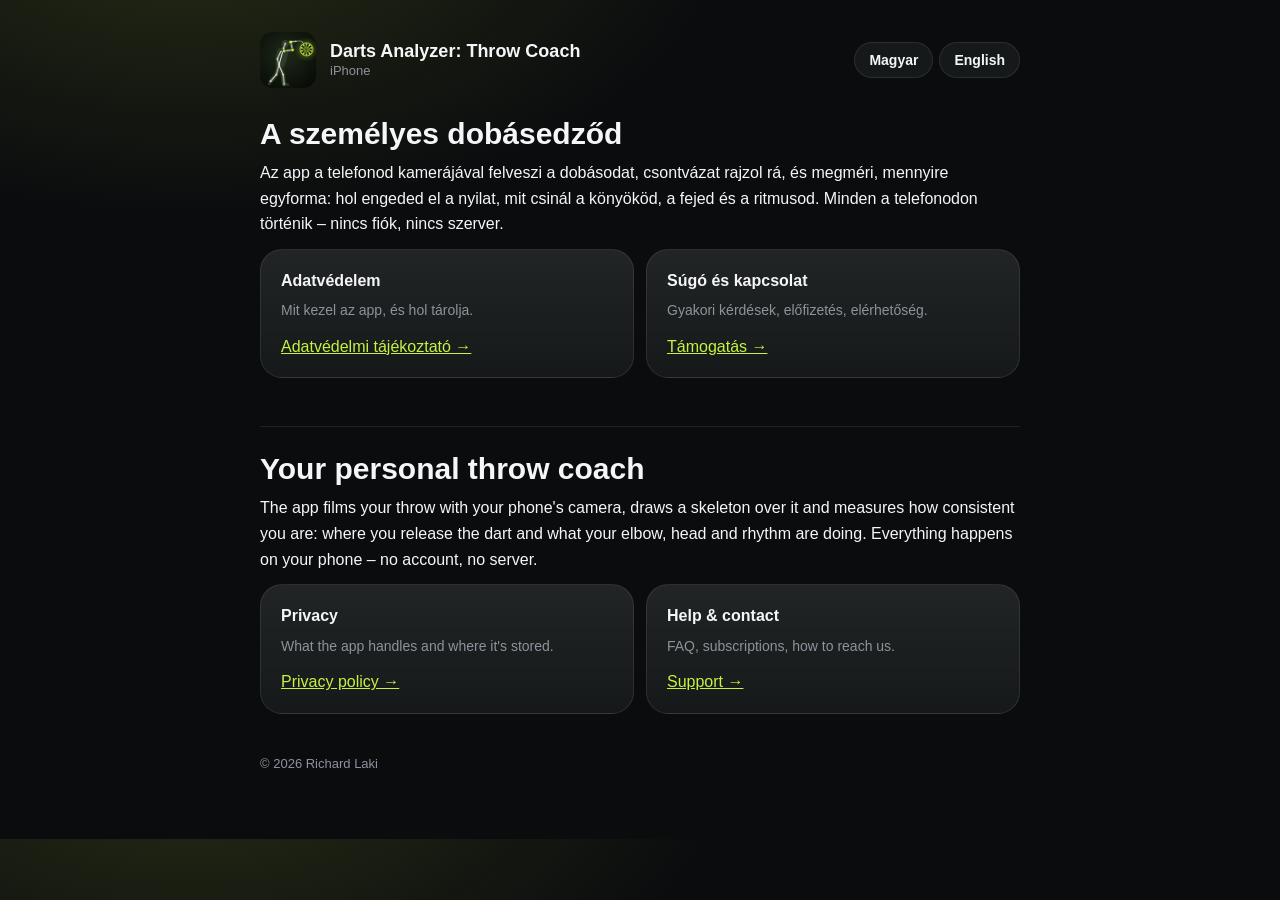
==== index.html @ eef60402 "Add files via upload" ====
<!doctype html>
<html lang="hu">
<head>
<meta charset="utf-8">
<meta name="viewport" content="width=device-width, initial-scale=1, viewport-fit=cover">
<title>Darts Analyzer: Throw Coach</title>
<meta name="description" content="Darts dobáselemző iPhone-ra – a telefon kamerájával méri, mennyire egyforma a dobásod. / Darts throw analysis for iPhone.">
<link rel="icon" href="favicon.png">
<link rel="apple-touch-icon" href="apple-touch-icon.png">
<link rel="stylesheet" href="style.css">
</head>
<body>
<div class="wrap">
  <header class="top">
    <img src="icon.png" alt="">
    <div class="name">Darts Analyzer: Throw Coach<small>iPhone</small></div>
    <nav class="lang"><a href="#hu">Magyar</a><a href="#en">English</a></nav>
  </header>

  <section id="hu">
    <h1>A személyes dobásedződ</h1>
    <p>Az app a telefonod kamerájával felveszi a dobásodat, csontvázat rajzol rá, és megméri, mennyire egyforma: hol engeded el a nyilat, mit csinál a könyököd, a fejed és a ritmusod. Minden a telefonodon történik – nincs fiók, nincs szerver.</p>
    <div class="grid">
      <div class="card"><h3>Adatvédelem</h3><p class="muted">Mit kezel az app, és hol tárolja.</p><a href="privacy.html#hu">Adatvédelmi tájékoztató →</a></div>
      <div class="card"><h3>Súgó és kapcsolat</h3><p class="muted">Gyakori kérdések, előfizetés, elérhetőség.</p><a href="support.html#hu">Támogatás →</a></div>
    </div>
  </section>

  <hr>

  <section id="en" lang="en">
    <h1>Your personal throw coach</h1>
    <p>The app films your throw with your phone's camera, draws a skeleton over it and measures how consistent you are: where you release the dart and what your elbow, head and rhythm are doing. Everything happens on your phone – no account, no server.</p>
    <div class="grid">
      <div class="card"><h3>Privacy</h3><p class="muted">What the app handles and where it's stored.</p><a href="privacy.html#en">Privacy policy →</a></div>
      <div class="card"><h3>Help &amp; contact</h3><p class="muted">FAQ, subscriptions, how to reach us.</p><a href="support.html#en">Support →</a></div>
    </div>
  </section>

  <footer>© 2026 Richard Laki</footer>
</div>
</body>
</html>
---- style.css ----
:root {
  --bg: #0B0C0E;
  --card: #161919;
  --stroke: rgba(255,255,255,0.09);
  --text: #F4F6F8;
  --muted: #8C939D;
  --accent: #C6F242;
  --ink: #0B0C0E;
  color-scheme: dark;
}
* { box-sizing: border-box; }
html { -webkit-text-size-adjust: 100%; }
body {
  margin: 0;
  background:
    radial-gradient(900px 500px at 15% -10%, rgba(198,242,66,0.14), transparent 60%),
    var(--bg);
  color: var(--text);
  font: 16px/1.6 -apple-system, BlinkMacSystemFont, "SF Pro Text", "Segoe UI", Roboto, Helvetica, Arial, sans-serif;
  padding: 0 16px;
}
.wrap { max-width: 760px; margin: 0 auto; padding: 32px 0 64px; }
a { color: var(--accent); }
header.top { display: flex; align-items: center; gap: 14px; margin-bottom: 28px; }
header.top img { width: 56px; height: 56px; border-radius: 13px; }
header.top .name { font-weight: 700; font-size: 18px; line-height: 1.2; }
header.top .name small { display: block; color: var(--muted); font-weight: 500; font-size: 13px; }
nav.lang { margin-left: auto; display: flex; gap: 6px; flex-wrap: wrap; }
nav.lang a, .pill {
  display: inline-block; padding: 6px 14px; border-radius: 999px;
  border: 1px solid var(--stroke); background: var(--card);
  color: var(--text); text-decoration: none; font-size: 14px; font-weight: 600;
}
h1 { font-size: 30px; line-height: 1.2; margin: 0 0 8px; text-wrap: balance; }
h2 { font-size: 20px; margin: 34px 0 10px; }
h3 { font-size: 16px; margin: 0 0 6px; }
p { margin: 0 0 12px; }
.muted { color: var(--muted); font-size: 14px; }
.card {
  background: linear-gradient(rgba(255,255,255,0.05), rgba(255,255,255,0)) , var(--card);
  border: 1px solid var(--stroke); border-radius: 22px;
  padding: 18px 20px; margin: 12px 0;
}
.grid { display: grid; grid-template-columns: repeat(auto-fit, minmax(220px, 1fr)); gap: 12px; }
.grid .card { margin: 0; }
.btn {
  display: inline-block; padding: 13px 22px; border-radius: 999px;
  background: var(--accent); color: var(--ink); font-weight: 700; text-decoration: none;
}
.email { font-weight: 700; color: var(--accent); user-select: all; word-break: break-all; }
hr { border: 0; border-top: 1px solid var(--stroke); margin: 48px 0 24px; }
ul { padding-left: 20px; margin: 0 0 12px; }
li { margin: 4px 0; }
details { border-top: 1px solid var(--stroke); padding: 12px 0; }
details:first-of-type { border-top: 0; }
summary { cursor: pointer; font-weight: 600; }
details p, details ul { margin-top: 8px; }
footer { color: var(--muted); font-size: 13px; margin-top: 40px; }
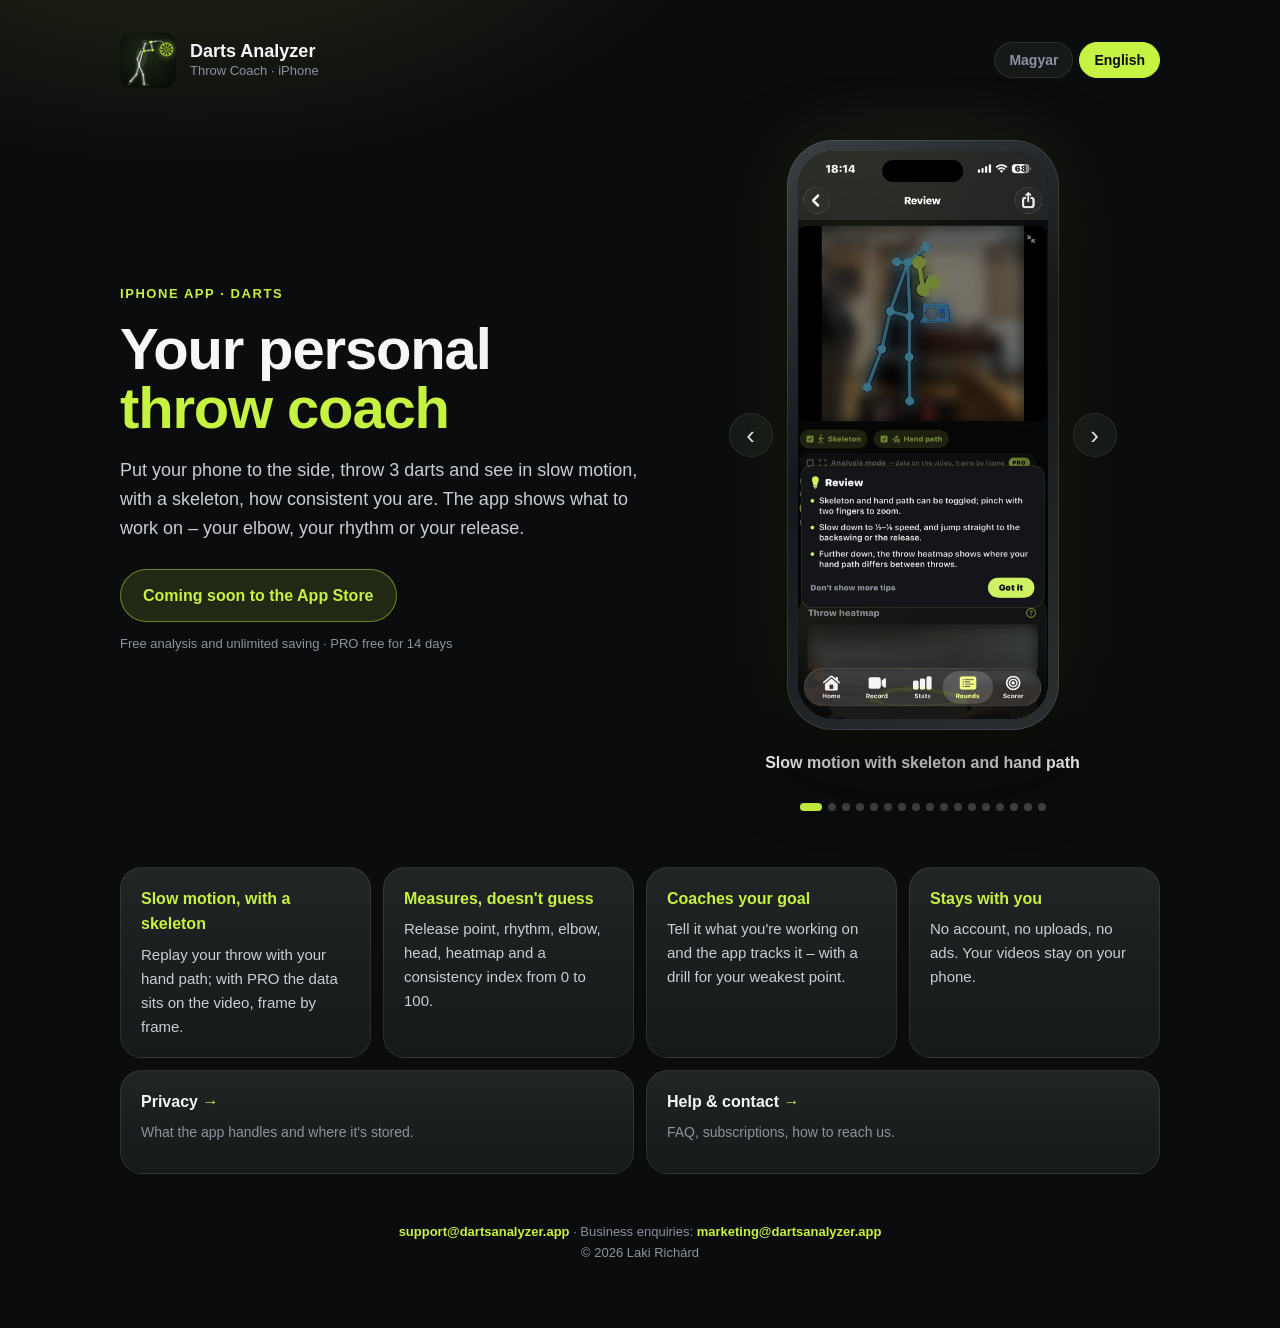
==== commit f965a818: "Add files via upload" ====
--- a/index.html
+++ b/index.html
@@ -4,40 +4,182 @@
 <meta charset="utf-8">
 <meta name="viewport" content="width=device-width, initial-scale=1, viewport-fit=cover">
 <title>Darts Analyzer: Throw Coach</title>
-<meta name="description" content="Darts dobáselemző iPhone-ra – a telefon kamerájával méri, mennyire egyforma a dobásod. / Darts throw analysis for iPhone.">
+<meta name="description" content="Darts dobáselemző iPhone-ra: csontvázas visszanézés, konzisztencia-index, edzésterv. / Darts throw analysis for iPhone.">
+<meta property="og:title" content="Darts Analyzer: Throw Coach">
+<meta property="og:description" content="Your personal darts throw coach for iPhone.">
+<meta property="og:image" content="https://dartsanalyzer.app/img/01.jpg">
 <link rel="icon" href="favicon.png">
 <link rel="apple-touch-icon" href="apple-touch-icon.png">
 <link rel="stylesheet" href="style.css">
 </head>
-<body>
-<div class="wrap">
+<body class="home">
+<div class="wrap wide">
   <header class="top">
     <img src="icon.png" alt="">
-    <div class="name">Darts Analyzer: Throw Coach<small>iPhone</small></div>
-    <nav class="lang"><a href="#hu">Magyar</a><a href="#en">English</a></nav>
+    <div class="name">Darts Analyzer<small>Throw Coach · iPhone</small></div>
+    <nav class="lang">
+      <button type="button" data-set-lang="hu">Magyar</button>
+      <button type="button" data-set-lang="en">English</button>
+    </nav>
   </header>
 
-  <section id="hu">
-    <h1>A személyes dobásedződ</h1>
-    <p>Az app a telefonod kamerájával felveszi a dobásodat, csontvázat rajzol rá, és megméri, mennyire egyforma: hol engeded el a nyilat, mit csinál a könyököd, a fejed és a ritmusod. Minden a telefonodon történik – nincs fiók, nincs szerver.</p>
-    <div class="grid">
-      <div class="card"><h3>Adatvédelem</h3><p class="muted">Mit kezel az app, és hol tárolja.</p><a href="privacy.html#hu">Adatvédelmi tájékoztató →</a></div>
-      <div class="card"><h3>Súgó és kapcsolat</h3><p class="muted">Gyakori kérdések, előfizetés, elérhetőség.</p><a href="support.html#hu">Támogatás →</a></div>
+  <section class="hero">
+    <div class="hero-text">
+      <p class="eyebrow" data-hu="iPhone app · darts" data-en="iPhone app · darts">iPhone app · darts</p>
+      <h1 data-hu="A személyes <span>dobásedződ</span>" data-en="Your personal <span>throw coach</span>">A személyes <span>dobásedződ</span></h1>
+      <p class="lead"
+         data-hu="Tedd le a telefont oldalra, dobj 3 nyilat, és lásd lassítva, csontvázzal, mennyire egyformán dobsz. Az app megmutatja, min dolgozz – a könyöködön, a ritmusodon vagy az elengedésen."
+         data-en="Put your phone to the side, throw 3 darts and see in slow motion, with a skeleton, how consistent you are. The app shows what to work on – your elbow, your rhythm or your release.">Tedd le a telefont oldalra, dobj 3 nyilat, és lásd lassítva, csontvázzal, mennyire egyformán dobsz. Az app megmutatja, min dolgozz – a könyöködön, a ritmusodon vagy az elengedésen.</p>
+      <div class="cta">
+        <span class="btn soon" data-hu="Hamarosan az App Store-ban" data-en="Coming soon to the App Store">Hamarosan az App Store-ban</span>
+      </div>
+      <p class="small" data-hu="Ingyenes elemzés és korlátlan mentés · PRO 14 napig ingyen" data-en="Free analysis and unlimited saving · PRO free for 14 days">Ingyenes elemzés és korlátlan mentés · PRO 14 napig ingyen</p>
+    </div>
+
+    <div class="showcase">
+      <div class="phone-row">
+        <button class="arrow" type="button" data-dir="-1" aria-label="Előző / Previous">‹</button>
+        <div class="phone" aria-roledescription="carousel">
+          <div class="island"></div>
+          <div class="screen">
+            <div class="track" id="track"></div>
+          </div>
+        </div>
+        <button class="arrow" type="button" data-dir="1" aria-label="Következő / Next">›</button>
+      </div>
+      <p class="caption" id="caption" aria-live="polite"></p>
+      <div class="dots" id="dots"></div>
     </div>
   </section>
 
-  <hr>
-
-  <section id="en" lang="en">
-    <h1>Your personal throw coach</h1>
-    <p>The app films your throw with your phone's camera, draws a skeleton over it and measures how consistent you are: where you release the dart and what your elbow, head and rhythm are doing. Everything happens on your phone – no account, no server.</p>
-    <div class="grid">
-      <div class="card"><h3>Privacy</h3><p class="muted">What the app handles and where it's stored.</p><a href="privacy.html#en">Privacy policy →</a></div>
-      <div class="card"><h3>Help &amp; contact</h3><p class="muted">FAQ, subscriptions, how to reach us.</p><a href="support.html#en">Support →</a></div>
+  <section class="features">
+    <div class="card">
+      <h3 data-hu="Lassítva, csontvázzal" data-en="Slow motion, with a skeleton">Lassítva, csontvázzal</h3>
+      <p data-hu="Visszanézed a dobásodat a kezed útjával; PRO-val az adatok a videón, képkockánként." data-en="Replay your throw with your hand path; with PRO the data sits on the video, frame by frame.">Visszanézed a dobásodat a kezed útjával; PRO-val az adatok a videón, képkockánként.</p>
+    </div>
+    <div class="card">
+      <h3 data-hu="Mér, nem találgat" data-en="Measures, doesn't guess">Mér, nem találgat</h3>
+      <p data-hu="Elengedési pont, ritmus, könyök, fej, hőtérkép és egy konzisztencia-index 0-tól 100-ig." data-en="Release point, rhythm, elbow, head, heatmap and a consistency index from 0 to 100.">Elengedési pont, ritmus, könyök, fej, hőtérkép és egy konzisztencia-index 0-tól 100-ig.</p>
+    </div>
+    <div class="card">
+      <h3 data-hu="A te célodra edz" data-en="Coaches your goal">A te célodra edz</h3>
+      <p data-hu="Mondd meg, min dolgozol, és az app ezt követi – edzéstervvel a leggyengébb pontodra." data-en="Tell it what you're working on and the app tracks it – with a drill for your weakest point.">Mondd meg, min dolgozol, és az app ezt követi – edzéstervvel a leggyengébb pontodra.</p>
+    </div>
+    <div class="card">
+      <h3 data-hu="Nálad marad" data-en="Stays with you">Nálad marad</h3>
+      <p data-hu="Nincs fiók, nincs feltöltés, nincs reklám. A videóid a telefonodon maradnak." data-en="No account, no uploads, no ads. Your videos stay on your phone.">Nincs fiók, nincs feltöltés, nincs reklám. A videóid a telefonodon maradnak.</p>
     </div>
   </section>
 
-  <footer>© 2026 Richard Laki</footer>
+  <section class="info">
+    <a class="card link" href="privacy.html">
+      <h3 data-hu="Adatvédelem" data-en="Privacy">Adatvédelem</h3>
+      <p class="muted" data-hu="Mit kezel az app, és hol tárolja." data-en="What the app handles and where it's stored.">Mit kezel az app, és hol tárolja.</p>
+    </a>
+    <a class="card link" href="support.html">
+      <h3 data-hu="Súgó és kapcsolat" data-en="Help &amp; contact">Súgó és kapcsolat</h3>
+      <p class="muted" data-hu="Gyakori kérdések, előfizetés, elérhetőség." data-en="FAQ, subscriptions, how to reach us.">Gyakori kérdések, előfizetés, elérhetőség.</p>
+    </a>
+  </section>
+
+  <footer>
+    <span class="email">support@dartsanalyzer.app</span> ·
+    <span data-hu="Üzleti megkeresések:" data-en="Business enquiries:">Üzleti megkeresések:</span>
+    <span class="email">marketing@dartsanalyzer.app</span><br>
+    © 2026 Laki Richárd
+  </footer>
 </div>
+
+<script>
+(function () {
+  var slides = [
+    ["Lassítva, csontvázzal és a kezed útjával", "Slow motion with skeleton and hand path"],
+    ["Az eredmény a céloddal kezdődik", "Your result starts with your goal"],
+    ["Mondd meg, min dolgozol", "Tell it what you're working on"],
+    ["Minden fontos szám egy oldalon", "All the key numbers on one page"],
+    ["Minden köröd megmarad", "Every round is kept"],
+    ["Beépített pontszámláló kiszálló-javaslattal", "Built-in scorer with checkout suggestions"],
+    ["Felülnézeti rajz: hova tedd a telefont", "Top-view diagram: where to put the phone"],
+    ["Kezdőlap: index, szint, sorozat, heti cél", "Home: index, level, streak, weekly goal"],
+    ["Bemutató: a legutóbbi köröd egy pillantásra", "Tour: your latest round at a glance"],
+    ["Bemutató: egy koppintás az új körhöz", "Tour: one tap to a new round"],
+    ["Bemutató: felvétel és beállás-ellenőrzés", "Tour: recording with setup checks"],
+    ["Bemutató: a statisztikák", "Tour: your stats"],
+    ["Bemutató: a köreid visszanézése", "Tour: replaying your rounds"],
+    ["Bemutató: a pontszámláló", "Tour: the scorer"],
+    ["Bemutató: ingyenes vagy PRO", "Tour: free or PRO"],
+    ["Bemutató: a profilod", "Tour: your profile"],
+    ["Bemutató: súgó a pontos méréshez", "Tour: help for accurate measuring"]
+  ];
+  var track = document.getElementById('track');
+  var dots = document.getElementById('dots');
+  var caption = document.getElementById('caption');
+  var index = 0;
+  var lang = 'hu';
+
+  slides.forEach(function (s, i) {
+    var img = document.createElement('img');
+    img.src = 'img/' + String(i + 1).padStart(2, '0') + '.jpg';
+    img.alt = s[1];
+    img.loading = i < 2 ? 'eager' : 'lazy';
+    img.draggable = false;
+    track.appendChild(img);
+    var dot = document.createElement('button');
+    dot.type = 'button';
+    dot.setAttribute('aria-label', String(i + 1));
+    dot.addEventListener('click', function () { go(i); });
+    dots.appendChild(dot);
+  });
+
+  function go(i) {
+    index = (i + slides.length) % slides.length;
+    track.style.transform = 'translateX(' + (-100 * index) + '%)';
+    caption.textContent = slides[index][lang === 'hu' ? 0 : 1];
+    Array.prototype.forEach.call(dots.children, function (d, k) {
+      d.classList.toggle('on', k === index);
+    });
+  }
+
+  document.querySelectorAll('.arrow').forEach(function (b) {
+    b.addEventListener('click', function () { go(index + Number(b.dataset.dir)); });
+  });
+  document.querySelector('.phone').addEventListener('click', function (e) {
+    var r = this.getBoundingClientRect();
+    go(index + (e.clientX - r.left > r.width / 2 ? 1 : -1));
+  });
+  document.addEventListener('keydown', function (e) {
+    if (e.key === 'ArrowRight') go(index + 1);
+    if (e.key === 'ArrowLeft') go(index - 1);
+  });
+
+  // Ujjal húzás telefonon.
+  var startX = null;
+  var screen = document.querySelector('.screen');
+  screen.addEventListener('touchstart', function (e) { startX = e.touches[0].clientX; }, { passive: true });
+  screen.addEventListener('touchend', function (e) {
+    if (startX === null) return;
+    var dx = e.changedTouches[0].clientX - startX;
+    if (Math.abs(dx) > 40) { e.preventDefault(); go(index + (dx < 0 ? 1 : -1)); }
+    startX = null;
+  });
+
+  function setLang(l) {
+    lang = l;
+    document.documentElement.lang = l;
+    document.querySelectorAll('[data-' + l + ']').forEach(function (el) {
+      el.innerHTML = el.getAttribute('data-' + l);
+    });
+    document.querySelectorAll('[data-set-lang]').forEach(function (b) {
+      b.classList.toggle('on', b.dataset.setLang === l);
+    });
+    go(index);
+  }
+  document.querySelectorAll('[data-set-lang]').forEach(function (b) {
+    b.addEventListener('click', function () { setLang(b.dataset.setLang); });
+  });
+  var preferred = (navigator.language || 'en').toLowerCase().indexOf('hu') === 0 ? 'hu' : 'en';
+  setLang(preferred);
+})();
+</script>
 </body>
 </html>
--- a/style.css
+++ b/style.css
@@ -56,3 +56,76 @@
 summary { cursor: pointer; font-weight: 600; }
 details p, details ul { margin-top: 8px; }
 footer { color: var(--muted); font-size: 13px; margin-top: 40px; }
+
+/* ---------- Főoldal (index.html) ---------- */
+.wrap.wide { max-width: 1040px; }
+nav.lang button {
+  font: inherit; cursor: pointer;
+  display: inline-block; padding: 6px 14px; border-radius: 999px;
+  border: 1px solid var(--stroke); background: var(--card);
+  color: var(--muted); font-size: 14px; font-weight: 600;
+}
+nav.lang button.on { color: var(--ink); background: var(--accent); border-color: var(--accent); }
+
+.hero {
+  display: grid; grid-template-columns: 1.05fr 0.95fr; gap: 40px;
+  align-items: center; padding: 24px 0 56px;
+}
+.hero-text { min-width: 0; }
+.eyebrow { color: var(--accent); font-weight: 700; font-size: 13px; letter-spacing: 0.12em; text-transform: uppercase; margin-bottom: 14px; }
+.hero h1 { font-size: clamp(36px, 6vw, 58px); line-height: 1.03; letter-spacing: -0.02em; margin-bottom: 18px; }
+.hero h1 span { color: var(--accent); }
+.lead { font-size: 18px; color: #c9ced4; max-width: 34em; margin-bottom: 26px; }
+.cta { display: flex; gap: 12px; flex-wrap: wrap; margin-bottom: 12px; }
+.btn.soon { background: rgba(198,242,66,0.12); color: var(--accent); border: 1px solid rgba(198,242,66,0.45); cursor: default; }
+.small { color: var(--muted); font-size: 13px; }
+
+.showcase { display: flex; flex-direction: column; align-items: center; min-width: 0; }
+.phone-row { display: flex; align-items: center; gap: 14px; }
+.phone {
+  position: relative; width: 272px; aspect-ratio: 295 / 640; max-width: 62vw;
+  border-radius: 46px; padding: 11px;
+  background: linear-gradient(145deg, #3a3f41, #15181a 45%, #2b2f31);
+  box-shadow: 0 0 0 1px rgba(255,255,255,0.10) inset, 0 30px 80px rgba(0,0,0,0.6), 0 0 90px rgba(198,242,66,0.12);
+  cursor: pointer;
+}
+.phone .screen { position: relative; width: 100%; height: 100%; border-radius: 36px; overflow: hidden; background: #000; touch-action: pan-y; }
+.phone .island { position: absolute; z-index: 2; top: 20px; left: 50%; transform: translateX(-50%); width: 30%; height: 22px; border-radius: 999px; background: #000; }
+.track { display: flex; height: 100%; transition: transform 0.45s cubic-bezier(.2,.7,.2,1); }
+.track img { flex: 0 0 100%; width: 100%; height: 100%; object-fit: cover; user-select: none; -webkit-user-select: none; }
+.arrow {
+  flex: 0 0 auto; width: 44px; height: 44px; border-radius: 50%;
+  border: 1px solid var(--stroke); background: var(--card); color: var(--text);
+  font-size: 26px; line-height: 1; cursor: pointer;
+}
+.arrow:hover { border-color: var(--accent); color: var(--accent); }
+.caption { min-height: 2.8em; margin: 20px 0 8px; text-align: center; font-weight: 600; max-width: 22em; }
+.dots { display: flex; flex-wrap: wrap; justify-content: center; gap: 6px; max-width: 300px; }
+.dots button { width: 8px; height: 8px; padding: 0; border: 0; border-radius: 999px; background: rgba(255,255,255,0.22); cursor: pointer; transition: width .25s, background .25s; }
+.dots button.on { width: 22px; background: var(--accent); }
+
+.features { display: grid; grid-template-columns: repeat(auto-fit, minmax(220px, 1fr)); gap: 12px; }
+.features .card, .info .card { margin: 0; }
+.features h3 { color: var(--accent); }
+.features p { color: #c9ced4; font-size: 15px; margin: 0; }
+.info { display: grid; grid-template-columns: repeat(auto-fit, minmax(240px, 1fr)); gap: 12px; margin-top: 12px; }
+.card.link { text-decoration: none; color: var(--text); transition: border-color .2s; }
+.card.link:hover { border-color: rgba(198,242,66,0.5); }
+.card.link h3::after { content: " →"; color: var(--accent); }
+body.home footer { text-align: center; margin-top: 48px; }
+
+@media (max-width: 820px) {
+  .hero { grid-template-columns: 1fr; gap: 28px; padding-top: 8px; text-align: center; }
+  .lead { margin-left: auto; margin-right: auto; }
+  .cta { justify-content: center; }
+  .arrow { width: 38px; height: 38px; font-size: 22px; }
+  .phone-row { gap: 8px; }
+}
+body.home footer .email { white-space: nowrap; word-break: normal; }
+@media (max-width: 480px) {
+  header.top { gap: 10px; }
+  header.top img { width: 44px; height: 44px; border-radius: 10px; }
+  header.top .name { font-size: 16px; }
+  nav.lang { flex-wrap: nowrap; gap: 4px; }
+  nav.lang button, nav.lang a { padding: 5px 10px; font-size: 13px; }
+}
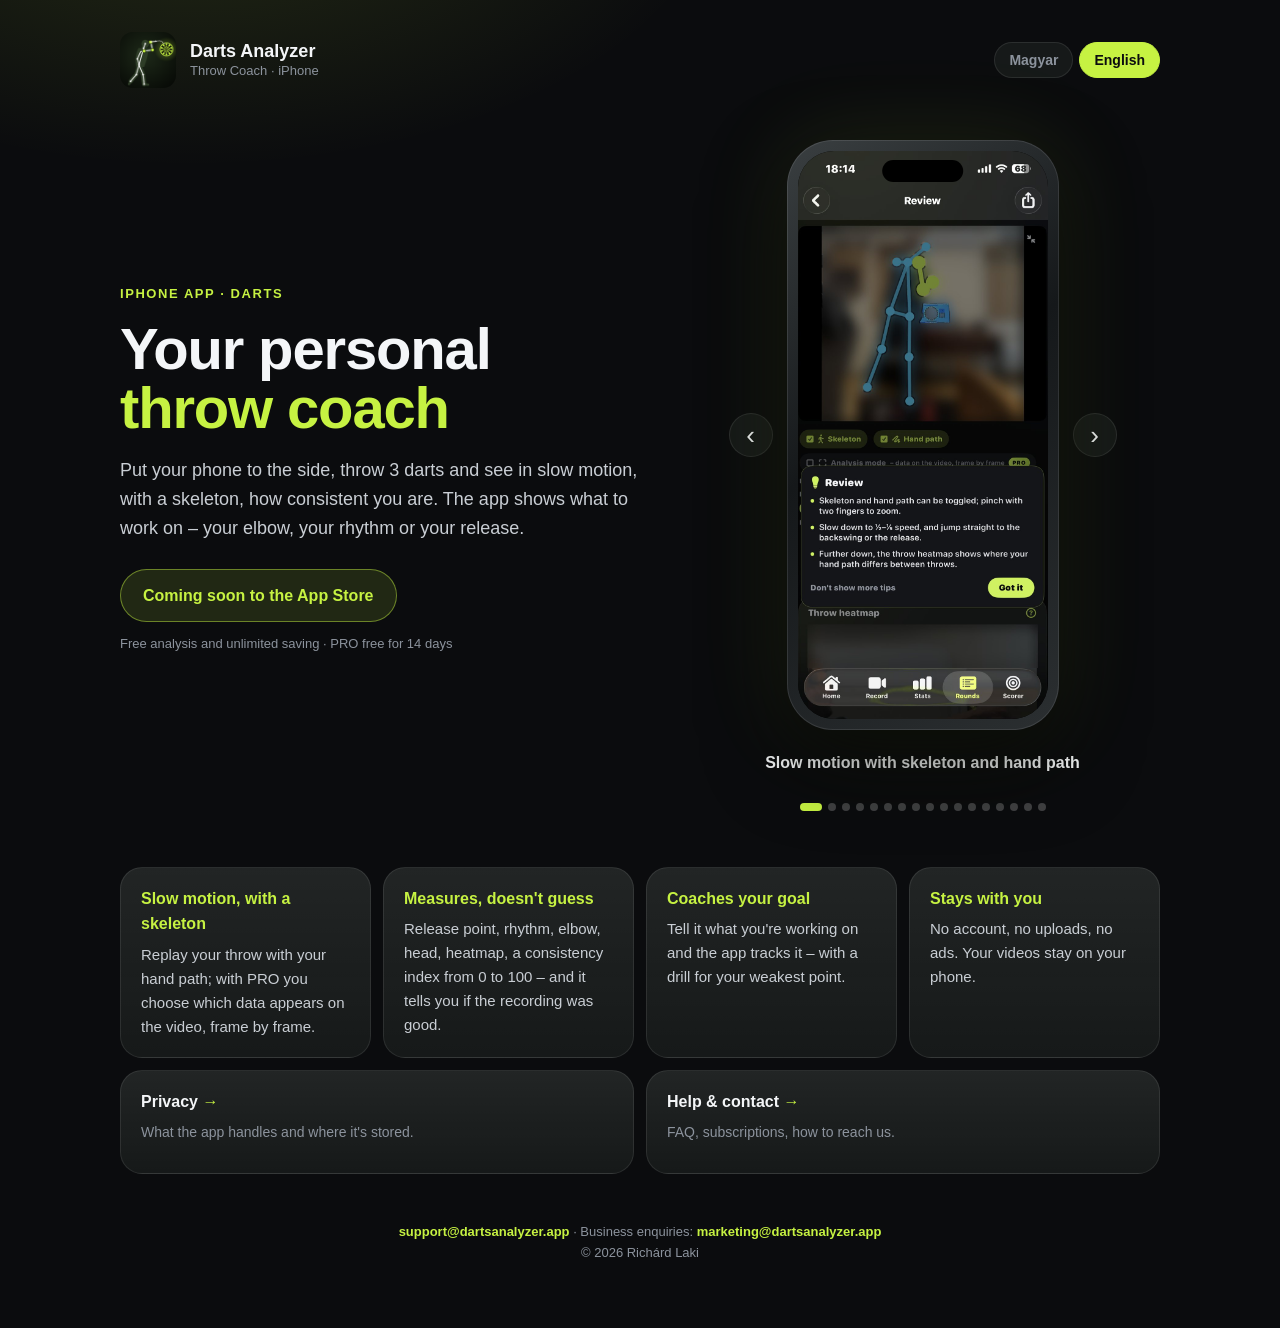
==== commit ad976fac: "Add files via upload" ====
--- a/index.html
+++ b/index.html
@@ -1,10 +1,10 @@
 <!doctype html>
-<html lang="hu">
+<html lang="en">
 <head>
 <meta charset="utf-8">
 <meta name="viewport" content="width=device-width, initial-scale=1, viewport-fit=cover">
 <title>Darts Analyzer: Throw Coach</title>
-<meta name="description" content="Darts dobáselemző iPhone-ra: csontvázas visszanézés, konzisztencia-index, edzésterv. / Darts throw analysis for iPhone.">
+<meta name="description" content="Darts throw analysis for iPhone: skeleton replay, consistency index and drills.">
 <meta property="og:title" content="Darts Analyzer: Throw Coach">
 <meta property="og:description" content="Your personal darts throw coach for iPhone.">
 <meta property="og:image" content="https://dartsanalyzer.app/img/01.jpg">
@@ -26,26 +26,25 @@
   <section class="hero">
     <div class="hero-text">
       <p class="eyebrow" data-hu="iPhone app · darts" data-en="iPhone app · darts">iPhone app · darts</p>
-      <h1 data-hu="A személyes <span>dobásedződ</span>" data-en="Your personal <span>throw coach</span>">A személyes <span>dobásedződ</span></h1>
+      <h1 data-hu="A személyes <span>dobásedződ</span>" data-en="Your personal <span>throw coach</span>">Your personal <span>throw coach</span></h1>
       <p class="lead"
-         data-hu="Tedd le a telefont oldalra, dobj 3 nyilat, és lásd lassítva, csontvázzal, mennyire egyformán dobsz. Az app megmutatja, min dolgozz – a könyöködön, a ritmusodon vagy az elengedésen."
-         data-en="Put your phone to the side, throw 3 darts and see in slow motion, with a skeleton, how consistent you are. The app shows what to work on – your elbow, your rhythm or your release.">Tedd le a telefont oldalra, dobj 3 nyilat, és lásd lassítva, csontvázzal, mennyire egyformán dobsz. Az app megmutatja, min dolgozz – a könyöködön, a ritmusodon vagy az elengedésen.</p>
+         data-hu="Tedd le a telefont oldalra, dobj 3 nyilat, és lásd lassítva, csontvázzal, mennyire egyformán dobsz. Az app megmutatja, min dolgozz – a könyöködön, a ritmusodon vagy az elengedésen." data-en="Put your phone to the side, throw 3 darts and see in slow motion, with a skeleton, how consistent you are. The app shows what to work on – your elbow, your rhythm or your release.">Put your phone to the side, throw 3 darts and see in slow motion, with a skeleton, how consistent you are. The app shows what to work on – your elbow, your rhythm or your release.</p>
       <div class="cta">
-        <span class="btn soon" data-hu="Hamarosan az App Store-ban" data-en="Coming soon to the App Store">Hamarosan az App Store-ban</span>
+        <span class="btn soon" data-hu="Hamarosan az App Store-ban" data-en="Coming soon to the App Store">Coming soon to the App Store</span>
       </div>
-      <p class="small" data-hu="Ingyenes elemzés és korlátlan mentés · PRO 14 napig ingyen" data-en="Free analysis and unlimited saving · PRO free for 14 days">Ingyenes elemzés és korlátlan mentés · PRO 14 napig ingyen</p>
+      <p class="small" data-hu="Ingyenes elemzés és korlátlan mentés · PRO 14 napig ingyen" data-en="Free analysis and unlimited saving · PRO free for 14 days">Free analysis and unlimited saving · PRO free for 14 days</p>
     </div>
 
     <div class="showcase">
       <div class="phone-row">
-        <button class="arrow" type="button" data-dir="-1" aria-label="Előző / Previous">‹</button>
+        <button class="arrow" type="button" data-dir="-1" aria-label="Previous">‹</button>
         <div class="phone" aria-roledescription="carousel">
           <div class="island"></div>
           <div class="screen">
             <div class="track" id="track"></div>
           </div>
         </div>
-        <button class="arrow" type="button" data-dir="1" aria-label="Következő / Next">›</button>
+        <button class="arrow" type="button" data-dir="1" aria-label="Next">›</button>
       </div>
       <p class="caption" id="caption" aria-live="polite"></p>
       <div class="dots" id="dots"></div>
@@ -54,39 +53,39 @@
 
   <section class="features">
     <div class="card">
-      <h3 data-hu="Lassítva, csontvázzal" data-en="Slow motion, with a skeleton">Lassítva, csontvázzal</h3>
-      <p data-hu="Visszanézed a dobásodat a kezed útjával; PRO-val az adatok a videón, képkockánként." data-en="Replay your throw with your hand path; with PRO the data sits on the video, frame by frame.">Visszanézed a dobásodat a kezed útjával; PRO-val az adatok a videón, képkockánként.</p>
+      <h3 data-hu="Lassítva, csontvázzal" data-en="Slow motion, with a skeleton">Slow motion, with a skeleton</h3>
+      <p data-hu="Visszanézed a dobásodat a kezed útjával; PRO-val te választod ki, milyen adatok látszanak a videón, képkockánként." data-en="Replay your throw with your hand path; with PRO you choose which data appears on the video, frame by frame.">Replay your throw with your hand path; with PRO you choose which data appears on the video, frame by frame.</p>
     </div>
     <div class="card">
-      <h3 data-hu="Mér, nem találgat" data-en="Measures, doesn't guess">Mér, nem találgat</h3>
-      <p data-hu="Elengedési pont, ritmus, könyök, fej, hőtérkép és egy konzisztencia-index 0-tól 100-ig." data-en="Release point, rhythm, elbow, head, heatmap and a consistency index from 0 to 100.">Elengedési pont, ritmus, könyök, fej, hőtérkép és egy konzisztencia-index 0-tól 100-ig.</p>
+      <h3 data-hu="Mér, nem találgat" data-en="Measures, doesn't guess">Measures, doesn't guess</h3>
+      <p data-hu="Elengedési pont, ritmus, könyök, fej, hőtérkép, konzisztencia-index 0-tól 100-ig – és megmondja, jó lett-e a felvétel." data-en="Release point, rhythm, elbow, head, heatmap, a consistency index from 0 to 100 – and it tells you if the recording was good.">Release point, rhythm, elbow, head, heatmap, a consistency index from 0 to 100 – and it tells you if the recording was good.</p>
     </div>
     <div class="card">
-      <h3 data-hu="A te célodra edz" data-en="Coaches your goal">A te célodra edz</h3>
-      <p data-hu="Mondd meg, min dolgozol, és az app ezt követi – edzéstervvel a leggyengébb pontodra." data-en="Tell it what you're working on and the app tracks it – with a drill for your weakest point.">Mondd meg, min dolgozol, és az app ezt követi – edzéstervvel a leggyengébb pontodra.</p>
+      <h3 data-hu="A te célodra edz" data-en="Coaches your goal">Coaches your goal</h3>
+      <p data-hu="Mondd meg, min dolgozol, és az app ezt követi – edzéstervvel a leggyengébb pontodra." data-en="Tell it what you're working on and the app tracks it – with a drill for your weakest point.">Tell it what you're working on and the app tracks it – with a drill for your weakest point.</p>
     </div>
     <div class="card">
-      <h3 data-hu="Nálad marad" data-en="Stays with you">Nálad marad</h3>
-      <p data-hu="Nincs fiók, nincs feltöltés, nincs reklám. A videóid a telefonodon maradnak." data-en="No account, no uploads, no ads. Your videos stay on your phone.">Nincs fiók, nincs feltöltés, nincs reklám. A videóid a telefonodon maradnak.</p>
+      <h3 data-hu="Nálad marad" data-en="Stays with you">Stays with you</h3>
+      <p data-hu="Nincs fiók, nincs feltöltés, nincs reklám. A videóid a telefonodon maradnak." data-en="No account, no uploads, no ads. Your videos stay on your phone.">No account, no uploads, no ads. Your videos stay on your phone.</p>
     </div>
   </section>
 
   <section class="info">
     <a class="card link" href="privacy.html">
-      <h3 data-hu="Adatvédelem" data-en="Privacy">Adatvédelem</h3>
-      <p class="muted" data-hu="Mit kezel az app, és hol tárolja." data-en="What the app handles and where it's stored.">Mit kezel az app, és hol tárolja.</p>
+      <h3 data-hu="Adatvédelem" data-en="Privacy">Privacy</h3>
+      <p class="muted" data-hu="Mit kezel az app, és hol tárolja." data-en="What the app handles and where it's stored.">What the app handles and where it's stored.</p>
     </a>
     <a class="card link" href="support.html">
-      <h3 data-hu="Súgó és kapcsolat" data-en="Help &amp; contact">Súgó és kapcsolat</h3>
-      <p class="muted" data-hu="Gyakori kérdések, előfizetés, elérhetőség." data-en="FAQ, subscriptions, how to reach us.">Gyakori kérdések, előfizetés, elérhetőség.</p>
+      <h3 data-hu="Súgó és kapcsolat" data-en="Help &amp; contact">Help &amp; contact</h3>
+      <p class="muted" data-hu="Gyakori kérdések, előfizetés, elérhetőség." data-en="FAQ, subscriptions, how to reach us.">FAQ, subscriptions, how to reach us.</p>
     </a>
   </section>
 
   <footer>
     <span class="email">support@dartsanalyzer.app</span> ·
-    <span data-hu="Üzleti megkeresések:" data-en="Business enquiries:">Üzleti megkeresések:</span>
+    <span data-hu="Üzleti megkeresések:" data-en="Business enquiries:">Business enquiries:</span>
     <span class="email">marketing@dartsanalyzer.app</span><br>
-    © 2026 Laki Richárd
+    <span data-hu="© 2026 Laki Richárd" data-en="© 2026 Richárd Laki">© 2026 Richárd Laki</span>
   </footer>
 </div>
 
@@ -165,6 +164,7 @@
 
   function setLang(l) {
     lang = l;
+    try { localStorage.setItem('lang', l); } catch (e) {}
     document.documentElement.lang = l;
     document.querySelectorAll('[data-' + l + ']').forEach(function (el) {
       el.innerHTML = el.getAttribute('data-' + l);
@@ -177,8 +177,11 @@
   document.querySelectorAll('[data-set-lang]').forEach(function (b) {
     b.addEventListener('click', function () { setLang(b.dataset.setLang); });
   });
-  var preferred = (navigator.language || 'en').toLowerCase().indexOf('hu') === 0 ? 'hu' : 'en';
-  setLang(preferred);
+  // Alapból angol; a választást megjegyezzük, és a #hu / #en cím is működik.
+  var saved = null;
+  try { saved = localStorage.getItem('lang'); } catch (e) {}
+  var fromHash = location.hash === '#hu' ? 'hu' : (location.hash === '#en' ? 'en' : null);
+  setLang(fromHash || saved || 'en');
 })();
 </script>
 </body>
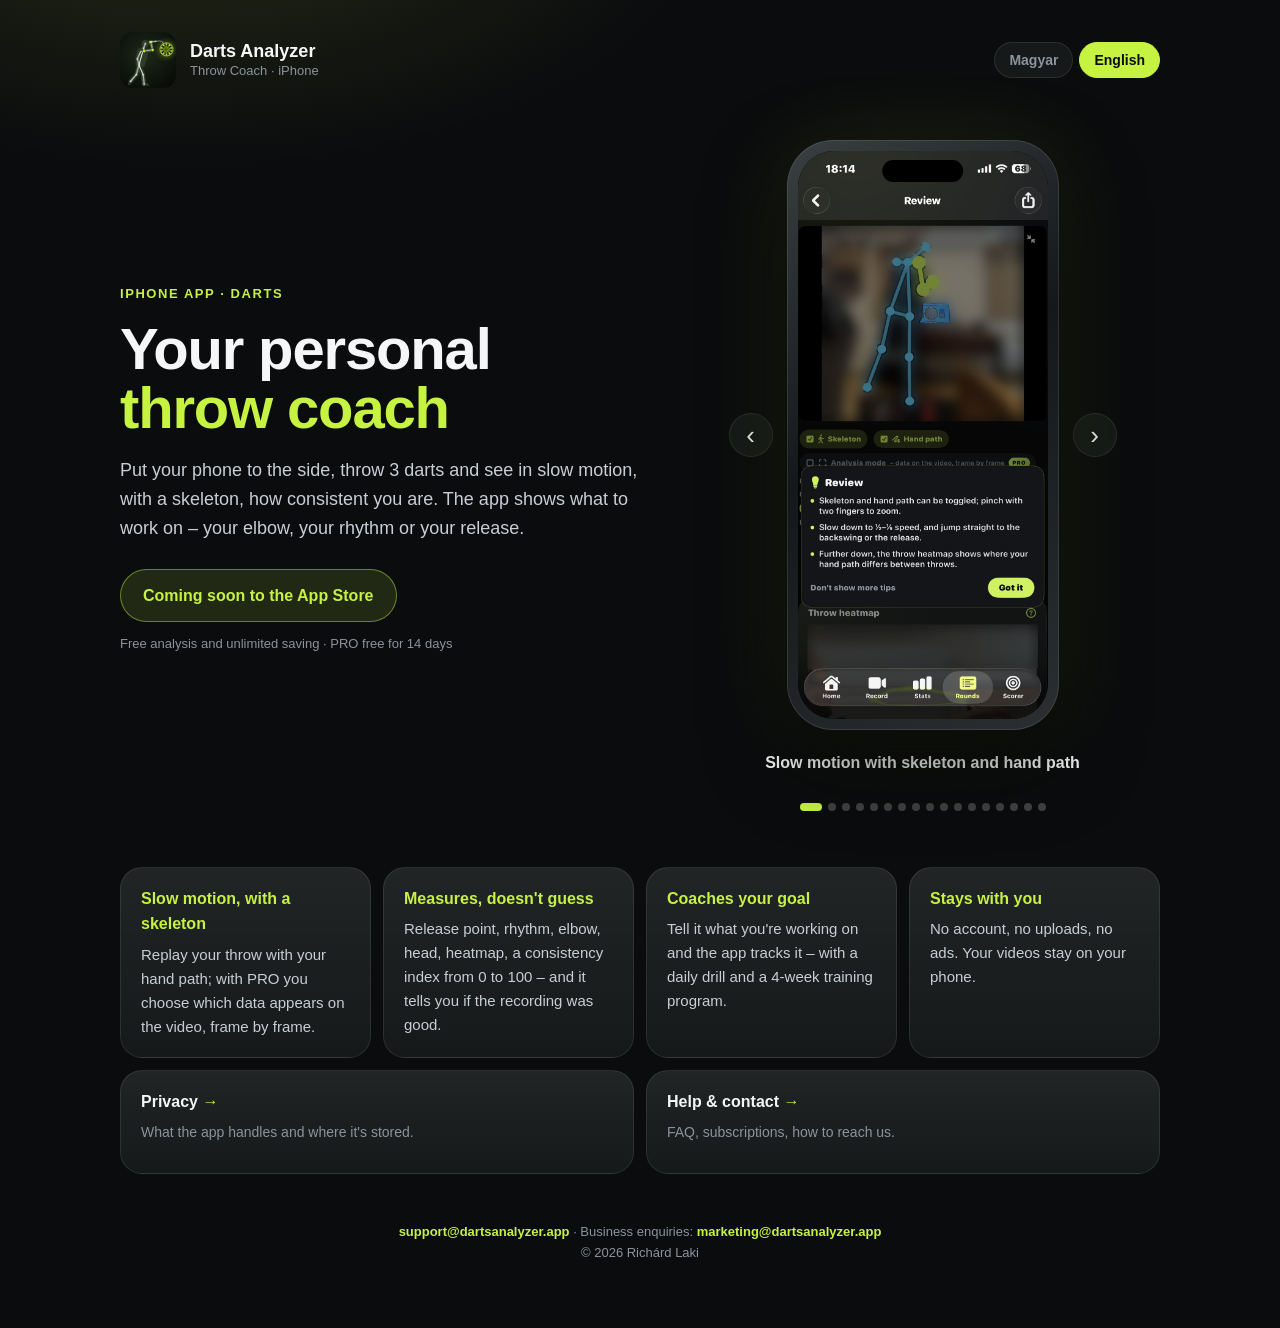
==== commit 3c546420: "Add files via upload" ====
--- a/index.html
+++ b/index.html
@@ -3,9 +3,9 @@
 <head>
 <meta charset="utf-8">
 <meta name="viewport" content="width=device-width, initial-scale=1, viewport-fit=cover">
-<title>Darts Analyzer: Throw Coach</title>
+<title>Darts Analyzer – Throw Coach</title>
 <meta name="description" content="Darts throw analysis for iPhone: skeleton replay, consistency index and drills.">
-<meta property="og:title" content="Darts Analyzer: Throw Coach">
+<meta property="og:title" content="Darts Analyzer – Throw Coach">
 <meta property="og:description" content="Your personal darts throw coach for iPhone.">
 <meta property="og:image" content="https://dartsanalyzer.app/img/01.jpg">
 <link rel="icon" href="favicon.png">
@@ -62,7 +62,7 @@
     </div>
     <div class="card">
       <h3 data-hu="A te célodra edz" data-en="Coaches your goal">Coaches your goal</h3>
-      <p data-hu="Mondd meg, min dolgozol, és az app ezt követi – edzéstervvel a leggyengébb pontodra." data-en="Tell it what you're working on and the app tracks it – with a drill for your weakest point.">Tell it what you're working on and the app tracks it – with a drill for your weakest point.</p>
+      <p data-hu="Mondd meg, min dolgozol, és az app ezt követi – napi gyakorlattal és 4 hetes edzésprogrammal." data-en="Tell it what you're working on and the app tracks it – with a daily drill and a 4-week training program.">Tell it what you're working on and the app tracks it – with a daily drill and a 4-week training program.</p>
     </div>
     <div class="card">
       <h3 data-hu="Nálad marad" data-en="Stays with you">Stays with you</h3>
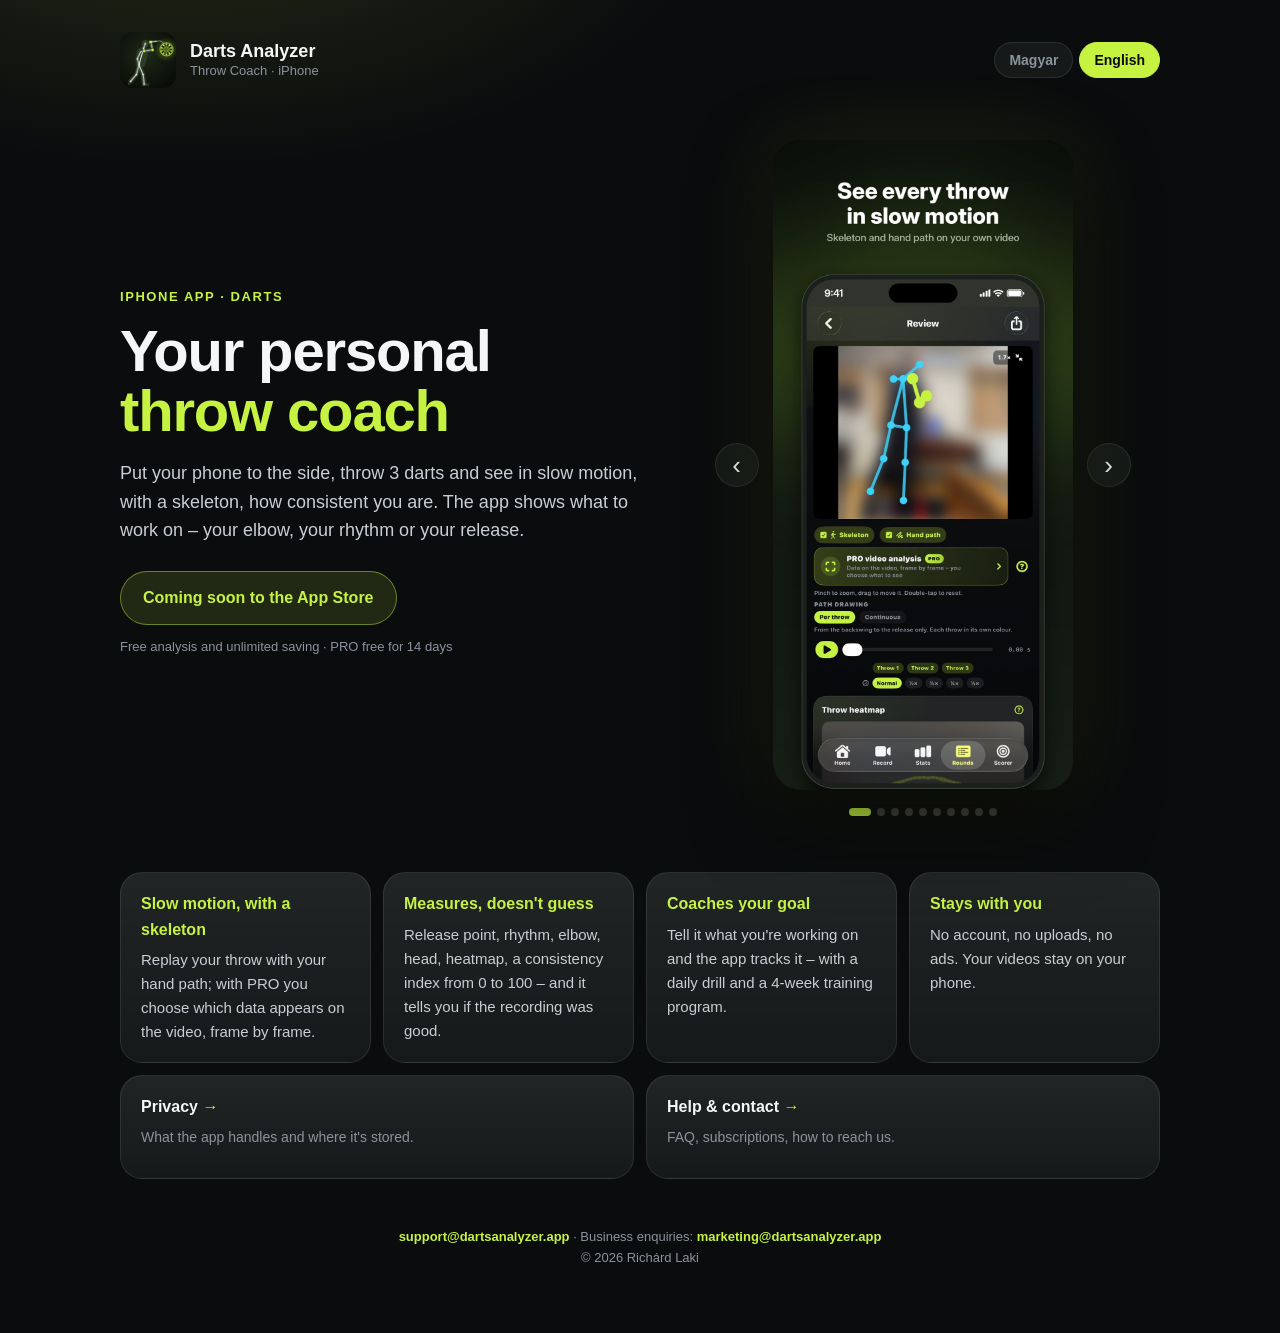
==== commit 5a37defa: "Add files via upload" ====
--- a/index.html
+++ b/index.html
@@ -38,15 +38,14 @@
     <div class="showcase">
       <div class="phone-row">
         <button class="arrow" type="button" data-dir="-1" aria-label="Previous">‹</button>
-        <div class="phone" aria-roledescription="carousel">
-          <div class="island"></div>
+        <div class="phone shots" aria-roledescription="carousel">
           <div class="screen">
             <div class="track" id="track"></div>
           </div>
         </div>
         <button class="arrow" type="button" data-dir="1" aria-label="Next">›</button>
       </div>
-      <p class="caption" id="caption" aria-live="polite"></p>
+      <p class="caption sr-only" id="caption" aria-live="polite"></p>
       <div class="dots" id="dots"></div>
     </div>
   </section>
@@ -92,23 +91,16 @@
 <script>
 (function () {
   var slides = [
-    ["Lassítva, csontvázzal és a kezed útjával", "Slow motion with skeleton and hand path"],
-    ["Az eredmény a céloddal kezdődik", "Your result starts with your goal"],
-    ["Mondd meg, min dolgozol", "Tell it what you're working on"],
-    ["Minden fontos szám egy oldalon", "All the key numbers on one page"],
-    ["Minden köröd megmarad", "Every round is kept"],
-    ["Beépített pontszámláló kiszálló-javaslattal", "Built-in scorer with checkout suggestions"],
-    ["Felülnézeti rajz: hova tedd a telefont", "Top-view diagram: where to put the phone"],
-    ["Kezdőlap: index, szint, sorozat, heti cél", "Home: index, level, streak, weekly goal"],
-    ["Bemutató: a legutóbbi köröd egy pillantásra", "Tour: your latest round at a glance"],
-    ["Bemutató: egy koppintás az új körhöz", "Tour: one tap to a new round"],
-    ["Bemutató: felvétel és beállás-ellenőrzés", "Tour: recording with setup checks"],
-    ["Bemutató: a statisztikák", "Tour: your stats"],
-    ["Bemutató: a köreid visszanézése", "Tour: replaying your rounds"],
-    ["Bemutató: a pontszámláló", "Tour: the scorer"],
-    ["Bemutató: ingyenes vagy PRO", "Tour: free or PRO"],
-    ["Bemutató: a profilod", "Tour: your profile"],
-    ["Bemutató: súgó a pontos méréshez", "Tour: help for accurate measuring"]
+    ["Lásd minden dobásod lassítva", "See every throw in slow motion"],
+    ["PRO: az adataid a videón", "PRO: your data, right on the video"],
+    ["Tudd meg, mennyire egyformán dobsz", "Know how consistent you really are"],
+    ["PRO: könyök, ritmus, test – képkockánként", "PRO: elbow, rhythm, body – frame by frame"],
+    ["Lásd, hol változik a dobásod", "Spot where your throw changes"],
+    ["Elülső vagy hátsó kamera – te döntöd el", "Front or back camera – your choice"],
+    ["Mondd meg, mi zavar – az app ezt követi", "Tell it what bothers you – the app tracks it"],
+    ["Tedd le a telefont, és dobj", "Just put your phone down and throw"],
+    ["Minden számod egy helyen", "All your numbers in one place"],
+    ["Pontszámláló kiszálló-javaslattal", "Built-in scorer with checkouts"]
   ];
   var track = document.getElementById('track');
   var dots = document.getElementById('dots');
--- a/style.css
+++ b/style.css
@@ -129,3 +129,11 @@
   nav.lang { flex-wrap: nowrap; gap: 4px; }
   nav.lang button, nav.lang a { padding: 5px 10px; font-size: 13px; }
 }
+
+/* App Store-képek: saját kerettel és felirattal készültek, ezért itt
+   nincs külön telefonkeret és külön felirat. */
+.phone.shots { width: 300px; max-width: 70vw; aspect-ratio: 1290 / 2796; padding: 0; border-radius: 28px; background: #0b0f0c; }
+.phone.shots .screen { border-radius: 28px; }
+.phone.shots + .arrow, .phone-row .arrow { align-self: center; }
+.sr-only { position: absolute !important; width: 1px; height: 1px; padding: 0; margin: -1px; overflow: hidden; clip: rect(0 0 0 0); white-space: nowrap; border: 0; }
+.showcase .dots { margin-top: 18px; }
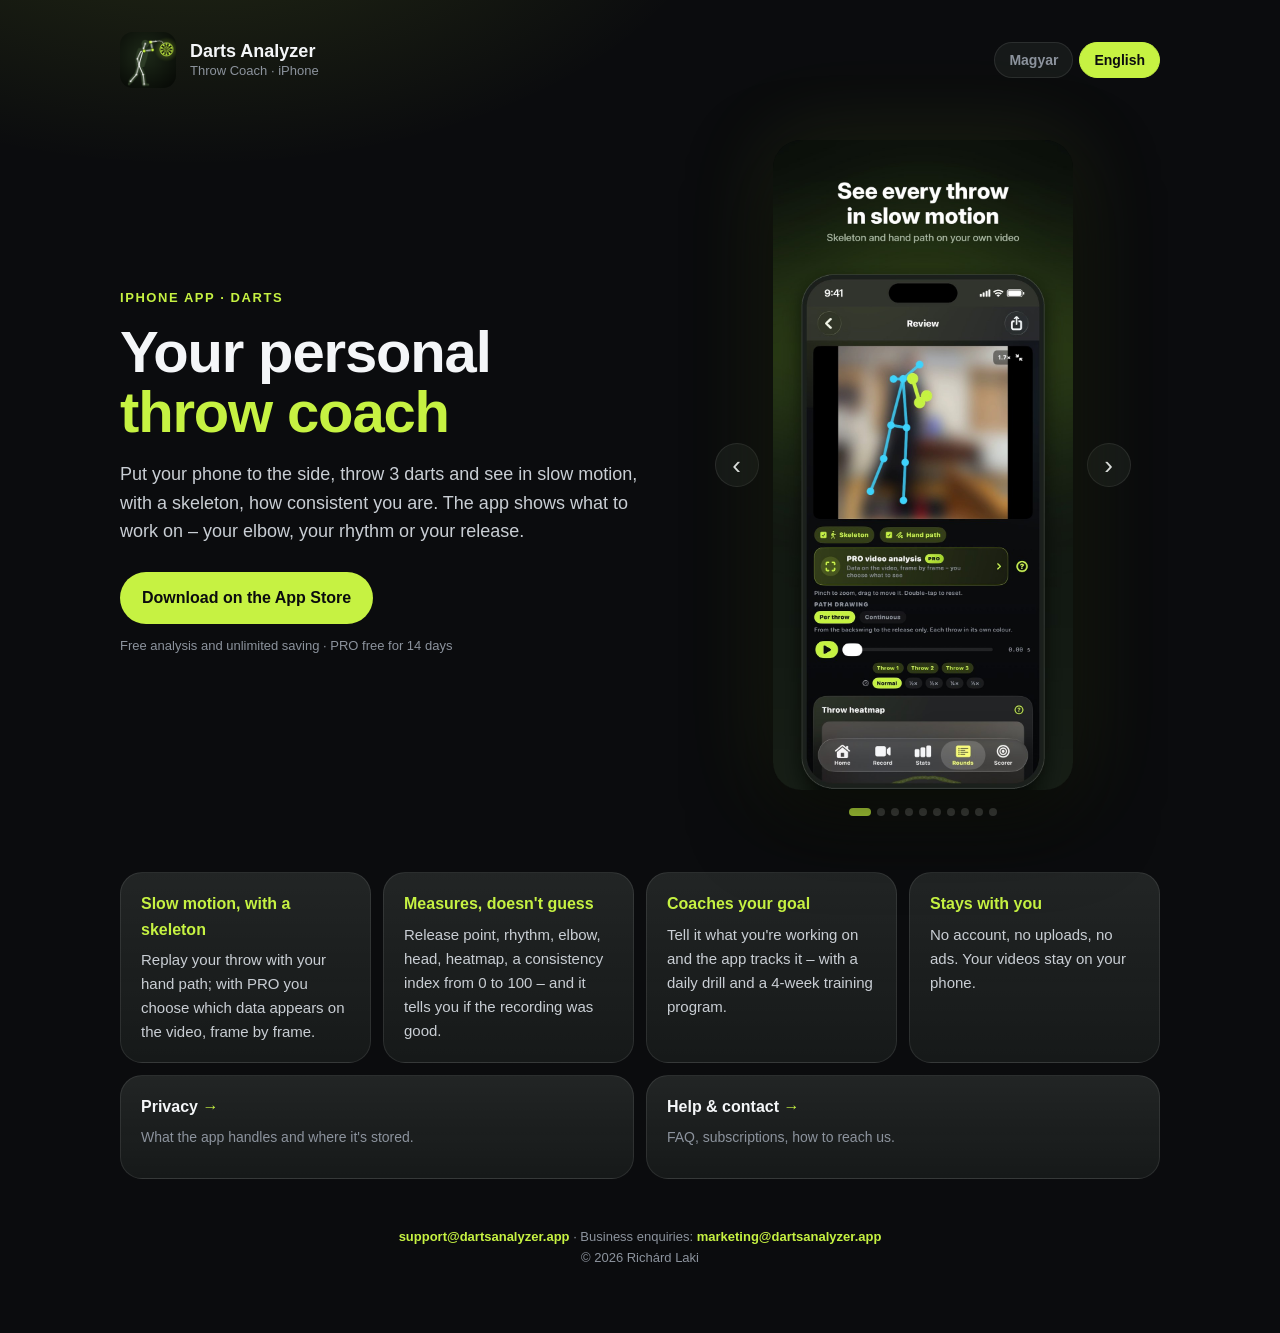
==== commit d9fceb7f: "Add files via upload" ====
--- a/index.html
+++ b/index.html
@@ -2,6 +2,7 @@
 <html lang="en">
 <head>
 <meta charset="utf-8">
+<meta name="apple-itunes-app" content="app-id=6824505699">
 <meta name="viewport" content="width=device-width, initial-scale=1, viewport-fit=cover">
 <title>Darts Analyzer – Throw Coach</title>
 <meta name="description" content="Darts throw analysis for iPhone: skeleton replay, consistency index and drills.">
@@ -30,7 +31,7 @@
       <p class="lead"
          data-hu="Tedd le a telefont oldalra, dobj 3 nyilat, és lásd lassítva, csontvázzal, mennyire egyformán dobsz. Az app megmutatja, min dolgozz – a könyöködön, a ritmusodon vagy az elengedésen." data-en="Put your phone to the side, throw 3 darts and see in slow motion, with a skeleton, how consistent you are. The app shows what to work on – your elbow, your rhythm or your release.">Put your phone to the side, throw 3 darts and see in slow motion, with a skeleton, how consistent you are. The app shows what to work on – your elbow, your rhythm or your release.</p>
       <div class="cta">
-        <span class="btn soon" data-hu="Hamarosan az App Store-ban" data-en="Coming soon to the App Store">Coming soon to the App Store</span>
+        <a class="btn" href="https://apps.apple.com/app/id6824505699" target="_blank" rel="noopener" data-hu="Letöltés az App Store-ból" data-en="Download on the App Store">Download on the App Store</a>
       </div>
       <p class="small" data-hu="Ingyenes elemzés és korlátlan mentés · PRO 14 napig ingyen" data-en="Free analysis and unlimited saving · PRO free for 14 days">Free analysis and unlimited saving · PRO free for 14 days</p>
     </div>
